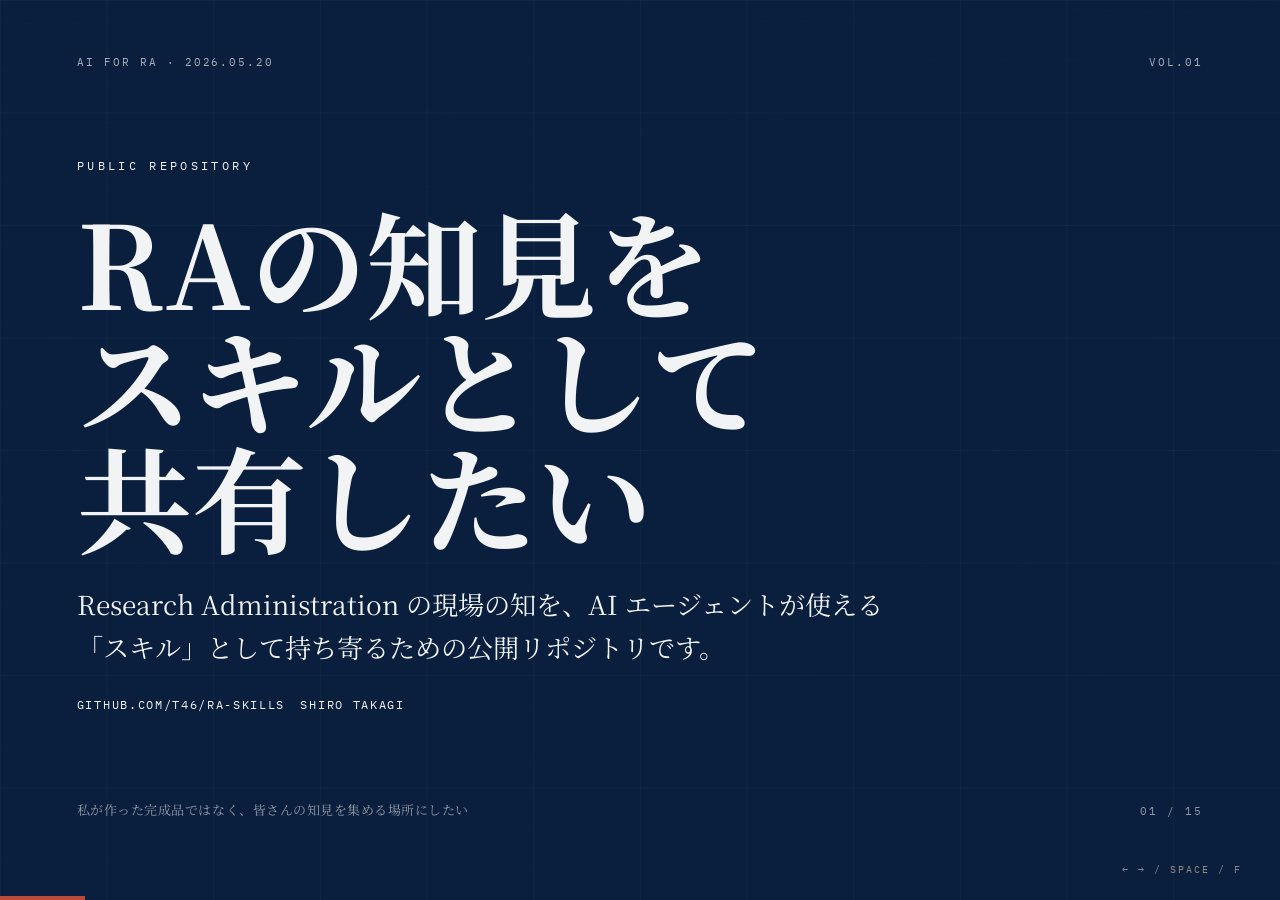
==== slides/index.html @ 653c83f8 "Make model case slide outputs more concrete" ====
<!doctype html>
<html lang="ja">
  <head>
    <meta charset="utf-8">
    <meta name="viewport" content="width=device-width, initial-scale=1">
    <title>RA Skills | AI for RA 勉強会</title>
    <link rel="icon" href="data:image/svg+xml,%3Csvg xmlns='http://www.w3.org/2000/svg' viewBox='0 0 64 64'%3E%3Crect width='64' height='64' fill='%230a1f3d'/%3E%3Ctext x='32' y='39' text-anchor='middle' font-size='18' font-family='serif' fill='%23f1f3f5'%3ERA%3C/text%3E%3C/svg%3E">
    <link rel="preconnect" href="https://fonts.googleapis.com">
    <link rel="preconnect" href="https://fonts.gstatic.com" crossorigin>
    <link href="https://fonts.googleapis.com/css2?family=IBM+Plex+Mono:wght@400;500;600&family=Noto+Sans+JP:wght@300;400;500;700;900&family=Noto+Serif+JP:wght@400;500;600;700;900&family=Playfair+Display:wght@600;700;800&display=swap" rel="stylesheet">
    <link rel="stylesheet" href="slides.css">
  </head>
  <body>
    <canvas class="bg" aria-hidden="true"></canvas>
    <main class="deck">
      <section class="slide hero dark is-active">
        <div class="chrome">
          <div>AI for RA · 2026.05.20</div>
          <div>Vol.01</div>
        </div>
        <div class="frame">
          <div class="kicker" data-anim style="--i:0">Public Repository</div>
          <h1 class="h-hero" data-anim style="--i:1">RAの知見を<br>スキルとして<br>共有したい</h1>
          <p class="lead" data-anim style="--i:2">Research Administration の現場の知を、AI エージェントが使える「スキル」として持ち寄るための公開リポジトリです。</p>
          <div class="meta-row" data-anim style="--i:3">
            <span>github.com/t46/ra-skills</span><span>Shiro Takagi</span>
          </div>
        </div>
        <div class="foot">
          <div class="issue">私が作った完成品ではなく、皆さんの知見を集める場所にしたい</div>
          <div>01 / 15</div>
        </div>
        <aside class="notes">
          今日は「使えるスキルを作りました」という発表ではなく、RA/URAの現場の知をスキルとして共有する場所を作りたい、という提案です。私が置いたものはサンプルで、ぜひ皆さんの知見を持ち寄ってほしいです。
        </aside>
      </section>

      <section class="slide light">
        <div class="chrome">
          <div>Act I · Why</div>
          <div>02 / 15</div>
        </div>
        <div class="frame">
          <div class="kicker" data-anim style="--i:0">研究の周辺にある仕事</div>
          <h2 class="h-xl" data-anim style="--i:1">研究のまわりには、<br>AIに任せたい仕事が<br>山ほどある。</h2>
          <div class="grid-3">
            <div class="pillar" data-anim style="--i:2">
              <div class="ic">01</div>
              <div class="t">研究費</div>
              <div class="d">公募検索、要件確認、申請書、予算、e-Rad。締切は学内の手続き込みで動く。</div>
            </div>
            <div class="pillar" data-anim style="--i:3">
              <div class="ic">02</div>
              <div class="t">採択後</div>
              <div class="d">会議、進捗、予算執行、報告書、評価対応。研究は採択後の運営で止まりやすい。</div>
            </div>
            <div class="pillar" data-anim style="--i:4">
              <div class="ic">03</div>
              <div class="t">周辺実務</div>
              <div class="d">倫理、DMP、契約、知財、広報、イベント。専門部署につなぐ前処理も大きい。</div>
            </div>
          </div>
        </div>
        <div class="foot">
          <div class="issue">AI for Science の前に、AI for Research Administration</div>
          <div>Field Note</div>
        </div>
      </section>

      <section class="slide dark">
        <div class="chrome">
          <div>Act II · Definition</div>
          <div>03 / 15</div>
        </div>
        <div class="frame split">
          <div>
            <div class="kicker" data-anim style="--i:0">What is a skill?</div>
            <h2 class="h-xl title-fit" data-anim style="--i:1">現場の暗黙知を、<br>共有できる<br>業務手順にする。</h2>
          <p class="body" data-anim style="--i:2">入力、手順、成果物、品質基準を <code>SKILL.md</code> として書く。個人や部署に閉じたノウハウを、ほかの人も試せる形にする。</p>
          </div>
          <div class="callout" data-anim style="--i:3">Input → Procedure → Output → Quality Gate</div>
        </div>
        <div class="foot">
          <div class="issue">Skill = 現場の知を共有するための小さな単位</div>
          <div>Method</div>
        </div>
      </section>

      <section class="slide light">
        <div class="chrome">
          <div>Concept · Agent Skills</div>
          <div>04 / 15</div>
        </div>
        <div class="frame">
          <div class="kicker" data-anim style="--i:0">そもそも「スキル」とは</div>
          <h2 class="h-xl title-fit" data-anim style="--i:1">AIエージェントに、<br>追加の業務手順を<br>渡すものです。</h2>
          <div class="grid-3">
            <div class="pillar" data-anim style="--i:2">
              <div class="ic">01</div>
              <div class="t">AIエージェント</div>
              <div class="d">文章を読んで、調べる、整理する、ファイルを作る、確認する、といった作業を進めるAI。</div>
            </div>
            <div class="pillar" data-anim style="--i:3">
              <div class="ic">02</div>
              <div class="t">スキル</div>
              <div class="d">そのAIに渡す、特定業務の手順書。入力、進め方、成果物、品質基準を書く。</div>
            </div>
            <div class="pillar" data-anim style="--i:4">
              <div class="ic">03</div>
              <div class="t">RA Skills</div>
              <div class="d">RA/URAの現場の知を、AIが読める業務手順として共有するための置き場。</div>
            </div>
          </div>
        </div>
        <div class="foot">
          <div class="issue">人の知見を、AIエージェントが使える業務パッケージにする</div>
          <div>Shared Ground</div>
        </div>
      </section>

      <section class="slide light">
        <div class="chrome">
          <div>Repository · Current Skills</div>
          <div>05 / 15</div>
        </div>
        <div class="frame">
          <div class="kicker" data-anim style="--i:0">まず置いたサンプル</div>
          <h2 class="h-xl" data-anim style="--i:1">現在は、<br>26本の<br>たたき台です。</h2>
          <div class="grid-4">
            <div class="stat-card" data-anim style="--i:2">
              <div class="stat-label">Discover</div>
              <div class="stat-nb">04</div>
              <div class="stat-note">policy-monitor<br>funding-search<br>research-metrics<br>research-strategy-brief</div>
            </div>
            <div class="stat-card" data-anim style="--i:3">
              <div class="stat-label">Prepare</div>
              <div class="stat-nb">04</div>
              <div class="stat-note">grant-proposal-review<br>budget-planning<br>internal-deadline-tracker<br>era-guide</div>
            </div>
            <div class="stat-card" data-anim style="--i:4">
              <div class="stat-label">Operate</div>
              <div class="stat-nb">08</div>
              <div class="stat-note">award-kickoff<br>project-meeting-ops<br>project-progress-tracker<br>research-output-registry<br>project-closeout</div>
            </div>
            <div class="stat-card" data-anim style="--i:5">
              <div class="stat-label">Govern</div>
              <div class="stat-nb">10</div>
              <div class="stat-note">contract / IP / PR<br>export-control<br>lab-safety<br>international logistics</div>
            </div>
          </div>
        </div>
        <div class="foot">
          <div class="issue">これは完成品ではなく、こう書けそうという投稿例です</div>
          <div>Inventory</div>
        </div>
      </section>

      <section class="slide dark">
        <div class="chrome">
          <div>Skills · What You Can Ask</div>
          <div>06 / 15</div>
        </div>
        <div class="frame">
          <div class="kicker" data-anim style="--i:0">スキル化の例</div>
          <h2 class="h-md" data-anim style="--i:1">こんな業務知を、スキルとして共有できます。</h2>
          <div class="grid-6 skill-matrix">
            <div class="mini-skill" data-anim style="--i:2">
              <div class="name">funding-search</div>
              <div class="task">出せそうな公募を探す</div>
              <div class="out">公募一覧、適合度、応募資格、公式URL、締切、確認事項。</div>
            </div>
            <div class="mini-skill" data-anim style="--i:3">
              <div class="name">award-kickoff</div>
              <div class="task">採択後を立ち上げる</div>
              <div class="out">FA、経理、契約、倫理、DMP、共同機関の初期確認表。</div>
            </div>
            <div class="mini-skill" data-anim style="--i:4">
              <div class="name">research-output-registry</div>
              <div class="task">成果を台帳にする</div>
              <div class="out">論文、発表、特許、データ、広報、受賞の状態と根拠。</div>
            </div>
            <div class="mini-skill" data-anim style="--i:5">
              <div class="name">contract / IP intake</div>
              <div class="task">専門部署へつなぐ</div>
              <div class="out">契約・知財の判断を代行せず、確認論点と依頼文にする。</div>
            </div>
            <div class="mini-skill" data-anim style="--i:6">
              <div class="name">export / safety intake</div>
              <div class="task">止めるべき作業を見る</div>
              <div class="out">海外送付、技術提供、危険物、委員会確認を保留ToDoにする。</div>
            </div>
            <div class="mini-skill" data-anim style="--i:7">
              <div class="name">research-pr-support</div>
              <div class="task">成果を伝える</div>
              <div class="out">プレスリリース、研究紹介、公開前確認、取材対応メモ。</div>
            </div>
          </div>
        </div>
        <div class="foot">
          <div class="issue">皆さんの業務も、この粒度で共有できるかもしれない</div>
          <div>Examples</div>
        </div>
      </section>

      <section class="slide light">
        <div class="chrome">
          <div>Skills · Output Image</div>
          <div>07 / 15</div>
        </div>
        <div class="frame">
          <div class="kicker" data-anim style="--i:0">共有したい知見の形</div>
          <h2 class="h-xl" data-anim style="--i:1">「こう進める」を、<br>確認表やToDoに落とす。</h2>
          <div>
            <div class="rowline" data-anim style="--i:2">
              <div class="k">公募準備</div>
              <div class="v">「この公募、間に合う？」に対して、学内締切・推薦枠・共同機関承諾・e-Rad承認を未確認事項として出す。</div>
              <div class="m">Pre-award</div>
            </div>
            <div class="rowline" data-anim style="--i:3">
              <div class="k">月次会議</div>
              <div class="v">「来週の定例会を準備して」に対して、論点、アジェンダ、議事録テンプレ、会議後ToDoを作る。</div>
              <div class="m">Ops</div>
            </div>
            <div class="rowline" data-anim style="--i:4">
              <div class="k">専門部署</div>
              <div class="v">「これは契約・知財・輸出管理・安全が絡む？」に対して、断定せず、確認先と確認依頼文に変換する。</div>
              <div class="m">Govern</div>
            </div>
          </div>
        </div>
        <div class="foot">
          <div class="issue">判断そのものより、確認先・未決事項・次アクションを共有したい</div>
          <div>Outputs</div>
        </div>
      </section>

      <section class="slide hero light">
        <div class="chrome">
          <div>Example · Request</div>
          <div>08 / 15</div>
        </div>
        <div class="frame split">
          <div class="prompt-card" data-anim style="--i:0">
            <span class="accent">User</span><br><br>
            「若手PI向けに、今後3ヶ月で出せる研究費公募を探して。AIとメタサイエンス寄り。締切と学内準備も逆算して。」
          </div>
          <div class="output-card" data-anim style="--i:1">
            <span class="accent">Skill output</span><br><br>
            公募一覧 / 適合度と理由 / 公式URL / 応募資格 / 内部締切の確認事項 / 申請準備 ToDo
          </div>
        </div>
        <div class="foot">
          <div class="issue">このような依頼例も、現場ごとに増やしていきたい</div>
          <div>Demo</div>
        </div>
      </section>

      <section class="slide light">
        <div class="chrome">
          <div>Model Case · Pre-award</div>
          <div>09 / 15</div>
        </div>
        <div class="frame">
          <div class="kicker" data-anim style="--i:0">実際に6つのスキルをつないでみる</div>
          <h2 class="h-xl title-fit" data-anim style="--i:1">例えば、ここまで<br>具体的な表とToDoに<br>落とせます。</h2>
          <div class="model-table" data-anim style="--i:2">
            <div class="th">出力</div>
            <div class="th">このケースで出た内容</div>
            <div class="th">次アクション</div>
            <div class="td key">公募候補</div>
            <div class="td">JSTさきがけ「研究開発プロセス革新」 / 2026-05-26 12:00 / 高リスク</div>
            <div class="td">本日中に学内締切とe-Rad承認可否を確認</div>
            <div class="td key">レビュー指摘</div>
            <div class="td">弱点: 単なる業務自動化に見える / 改善: RA業務の構造化研究として書く</div>
            <div class="td">研究上の問い、評価指標、検証現場を書き足す</div>
            <div class="td key">逆算ToDo</div>
            <div class="td">5/19 学内締切、5/21 初稿、5/22 URAレビュー、5/25 機関承認依頼</div>
            <div class="td">担当者と確認先を入れた作業表にする</div>
          </div>
        </div>
        <div class="foot">
          <div class="issue">成果物は examples/model-case-pre-award-jst-presto.md にまとめました</div>
          <div>Model Case</div>
        </div>
        <aside class="notes">
          9ページ目では、抽象的にスキルをつないだと言うのではなく、実際に出たものを見せます。JSTさきがけを候補にし、締切が近いので高リスクと判定し、申請書の弱点を「業務自動化に見える」と指摘し、5月19日から26日までの逆算ToDoに落としました。詳細は examples のMarkdownにあります。
        </aside>
      </section>

      <section class="slide dark">
        <div class="chrome">
          <div>Model Case · Skill Outputs</div>
          <div>10 / 15</div>
        </div>
        <div class="frame split output-split">
          <div>
            <div class="kicker" data-anim style="--i:0">出てきた成果物</div>
            <h2 class="h-xl title-fit" data-anim style="--i:1">スキルごとに、<br>具体的な判断材料が<br>出てきます。</h2>
            <p class="body" data-anim style="--i:2">「何となく支援する」ではなく、公募表、レビュー指摘、予算案、締切表、依頼メール、e-Rad確認リストに分解する。</p>
          </div>
          <div class="output-card" data-anim style="--i:3">
            <div class="output-row"><span class="accent">funding-search</span><strong>JSTさきがけを第一候補。締切、領域、適合理由、確認事項を整理。</strong></div>
            <div class="output-row"><span class="accent">grant-proposal-review</span><strong>「業務自動化に見える」を弱点として、研究上の問いに書き換える。</strong></div>
            <div class="output-row"><span class="accent">budget / deadline / e-Rad</span><strong>仮予算、学内締切、機関承認、PDF提出前チェックを作る。</strong></div>
          </div>
        </div>
        <div class="foot">
          <div class="issue">スキルは「答え」よりも、確認すべき材料を作る</div>
          <div>Outputs</div>
        </div>
      </section>

      <section class="slide light">
        <div class="chrome">
          <div>Model Case · Deadline Map</div>
          <div>11 / 15</div>
        </div>
        <div class="frame">
          <div class="kicker" data-anim style="--i:0">締切を作業日に変換する</div>
          <h2 class="h-md" data-anim style="--i:1">外部締切だけでなく、学内確認と機関承認を先に置く。</h2>
          <div class="pipeline">
            <div class="step" data-anim style="--i:2">
              <div class="step-nb">5/19</div>
              <div class="step-title">学内締切確認</div>
              <div class="step-desc">応募資格、重複制限、e-Rad承認可否を確認。</div>
            </div>
            <div class="step" data-anim style="--i:3">
              <div class="step-nb">5/21</div>
              <div class="step-title">初稿</div>
              <div class="step-desc">研究構想、評価指標、予算案をそろえる。</div>
            </div>
            <div class="step" data-anim style="--i:4">
              <div class="step-nb">5/22</div>
              <div class="step-title">URAレビュー</div>
              <div class="step-desc">独自性、研究計画、予算根拠を見る。</div>
            </div>
            <div class="step" data-anim style="--i:5">
              <div class="step-nb">5/25</div>
              <div class="step-title">機関承認依頼</div>
              <div class="step-desc">PDF、e-Rad入力、承認フローを渡す。</div>
            </div>
            <div class="step" data-anim style="--i:6">
              <div class="step-nb">5/26</div>
              <div class="step-title">外部締切</div>
              <div class="step-desc">12:00締切。前日提出を目標にする。</div>
            </div>
          </div>
        </div>
        <div class="foot">
          <div class="issue">外部締切まで7日。だから「高リスク」と表示する</div>
          <div>Timeline</div>
        </div>
      </section>

      <section class="slide dark">
        <div class="chrome">
          <div>Reality Check · Audit</div>
          <div>12 / 15</div>
        </div>
        <div class="frame">
          <div class="kicker" data-anim style="--i:0">MEXT / CRAMS の業務分類と照合</div>
          <h2 class="h-xl" data-anim style="--i:1">監査して分かったこと。<br>RA業務はもっと広い。</h2>
          <div class="pipeline">
            <div class="step" data-anim style="--i:2">
              <div class="step-nb">01</div>
              <div class="step-title">政策・研究力分析</div>
              <div class="step-desc">情報収集と戦略の下準備。</div>
            </div>
            <div class="step" data-anim style="--i:3">
              <div class="step-nb">02</div>
              <div class="step-title">公募・申請支援</div>
              <div class="step-desc nowrap">今のrepoが比較的強い領域。</div>
            </div>
            <div class="step" data-anim style="--i:4">
              <div class="step-nb">03</div>
              <div class="step-title">内部・対外折衝</div>
              <div class="step-desc">現場ではここが重い。</div>
            </div>
            <div class="step" data-anim style="--i:5">
              <div class="step-nb">04</div>
              <div class="step-title">進捗・会議・予算</div>
              <div class="step-desc">採択後の運営そのもの。</div>
            </div>
            <div class="step" data-anim style="--i:6">
              <div class="step-nb">05</div>
              <div class="step-title">契約・知財・広報</div>
              <div class="step-desc">専門部署に渡す論点整理。</div>
            </div>
          </div>
        </div>
        <div class="foot">
          <div class="issue">書類支援から、プロジェクト運営支援へ</div>
          <div>Gap</div>
        </div>
      </section>

      <section class="slide light">
        <div class="chrome">
          <div>New Layer · Operations</div>
          <div>13 / 15</div>
        </div>
        <div class="frame">
          <div class="kicker" data-anim style="--i:0">今回の投稿例</div>
          <h2 class="h-xl" data-anim style="--i:1">「採択後を回す」知見を、<br>試しにスキル化しました。</h2>
          <div class="grid-4">
            <div class="pillar" data-anim style="--i:2">
              <div class="ic">01</div>
              <div class="t">締切</div>
              <div class="d">外部締切から、学内締切、部局承認、e-Rad承認、共同機関の締切を逆算する。</div>
            </div>
            <div class="pillar" data-anim style="--i:3">
              <div class="ic">02</div>
              <div class="t">会議</div>
              <div class="d">日程調整、アジェンダ、議事録、欠席者共有、会議後ToDoまで作る。</div>
            </div>
            <div class="pillar" data-anim style="--i:4">
              <div class="ic">03</div>
              <div class="t">進捗</div>
              <div class="d">月次サマリー、マイルストーン、リスク、成果登録表を報告書につなぐ。</div>
            </div>
            <div class="pillar" data-anim style="--i:5">
              <div class="ic">04</div>
              <div class="t">調整</div>
              <div class="d">関係者、合意事項、未決事項、専門部署への確認依頼を整理する。</div>
            </div>
          </div>
        </div>
        <div class="foot">
          <div class="issue">これは一例です。実際の現場の進め方で直したい</div>
          <div>Prototype</div>
        </div>
      </section>

      <section class="slide hero dark">
        <div class="chrome">
          <div>Roadmap · Next Depth</div>
          <div>14 / 15</div>
        </div>
        <div class="frame">
          <div class="kicker" data-anim style="--i:0">初版を現場の知で深くする</div>
          <h2 class="h-xl" data-anim style="--i:1">次は、皆さんの得意な業務で直したい。</h2>
          <div>
            <div class="rowline" data-anim style="--i:2">
              <div class="k">Tier 0</div>
              <div class="v">meeting / progress / deadline / stakeholder は、具体例と機関差を増やしたい</div>
              <div class="m">Operate</div>
            </div>
            <div class="rowline" data-anim style="--i:3">
              <div class="k">Tier 1</div>
              <div class="v">contract / IP / export-control / safety / PR は、専門部署への渡し方を現場で検証したい</div>
              <div class="m">Coordinate</div>
            </div>
            <div class="rowline" data-anim style="--i:4">
              <div class="k">Tier 2</div>
              <div class="v">strategy / international / closeout は、組織ごとの実務をもっと知りたい</div>
              <div class="m">Scale</div>
            </div>
          </div>
        </div>
        <div class="foot">
          <div class="issue">すでに PR #1 では、event-organizer スキルが追加されています</div>
          <div>Review Needed</div>
        </div>
      </section>

      <section class="slide light">
        <div class="chrome">
          <div>Invitation · Feedback</div>
          <div>15 / 15</div>
        </div>
        <div class="frame center">
          <div class="kicker" data-anim style="--i:0">お願い</div>
          <h2 class="h-hero" data-anim style="--i:1">あなたの知見を、<br>スキルとして<br>共有してください。</h2>
          <div class="grid-3" style="width:100%; text-align:left">
            <div class="pillar" data-anim style="--i:2">
              <div class="ic">01</div>
              <div class="t">PRできる人はPRで</div>
              <div class="d">`skills/` に新しい SKILL.md を追加してください。実際に event-organizer はPRで追加されました。</div>
            </div>
            <div class="pillar" data-anim style="--i:3">
              <div class="ic">02</div>
              <div class="t">難しければフィードバックで</div>
              <div class="d">業務名、普段の手順、確認先、危ない判断だけでも送ってください。</div>
            </div>
            <div class="pillar" data-anim style="--i:4">
              <div class="ic">03</div>
              <div class="t">現場の知を共有財に</div>
              <div class="d">各大学・部署にあるノウハウを、AI時代に再利用できる形にしたい。</div>
            </div>
          </div>
          <div class="meta-row" data-anim style="--i:5">
            <span>t46.github.io/ra-skills</span>
            <span>github.com/t46/ra-skills</span>
          </div>
        </div>
        <div class="foot">
          <div class="issue">GitHub / Issue / メール、どの形でも歓迎です</div>
          <div>End</div>
        </div>
        <aside class="notes">
          最後は、ぜひ皆さんの知見をスキルとして共有してください、で終わりたいと思っています。実際にPR #1では、私以外の方がevent-organizerスキルを追加してくれました。GitHubでPRできる方は直接追加してほしいですし、難しければ右下のフィードバックから、業務名や普段の手順、確認先、危ない判断を送ってもらえるだけでも十分です。
        </aside>
      </section>
    </main>
    <div class="progress"></div>
    <div class="hint">← → / Space / F</div>
    <script src="slides.js"></script>
  </body>
</html>
---- slides/slides.css ----
:root {
  --ink: #0a1f3d;
  --ink-rgb: 10, 31, 61;
  --paper: #f1f3f5;
  --paper-rgb: 241, 243, 245;
  --paper-tint: #e4e8ec;
  --ink-tint: #152a4a;
  --line-dark: rgba(var(--paper-rgb), .24);
  --line-light: rgba(var(--ink-rgb), .24);
  --mono: "IBM Plex Mono", ui-monospace, SFMono-Regular, Menlo, monospace;
  --serif: "Noto Serif JP", "Yu Mincho", "Hiragino Mincho ProN", serif;
  --sans: "Noto Sans JP", system-ui, sans-serif;
}

* { box-sizing: border-box; }

html,
body {
  width: 100%;
  height: 100%;
}

body {
  margin: 0;
  overflow: hidden;
  background: var(--ink);
  color: var(--paper);
  font-family: var(--sans);
  -webkit-font-smoothing: antialiased;
  text-rendering: optimizeLegibility;
}

.bg {
  position: fixed;
  inset: 0;
  z-index: 0;
  width: 100vw;
  height: 100vh;
  opacity: .72;
  transition: opacity .7s cubic-bezier(.22, 1, .36, 1);
}

body.light-bg .bg { opacity: .28; }

.deck {
  position: fixed;
  inset: 0;
  z-index: 10;
  display: flex;
  width: 1500vw;
  height: 100vh;
  transform: translateX(0);
  transition: transform .82s cubic-bezier(.77, 0, .175, 1);
  will-change: transform;
}

.slide {
  position: relative;
  flex: 0 0 100vw;
  width: 100vw;
  height: 100vh;
  padding: 6vh 6vw 9vh;
  display: flex;
  flex-direction: column;
  overflow: hidden;
  isolation: isolate;
}

.slide::before {
  content: "";
  position: absolute;
  inset: 0;
  z-index: -1;
  pointer-events: none;
}

.slide.dark {
  color: var(--paper);
  background: rgba(var(--ink-rgb), .84);
}

.slide.dark::before {
  background:
    linear-gradient(90deg, rgba(var(--paper-rgb), .09) 1px, transparent 1px),
    linear-gradient(rgba(var(--paper-rgb), .08) 1px, transparent 1px);
  background-size: 8.333vw 100%, 100% 12.5vh;
}

.slide.light {
  color: var(--ink);
  background: rgba(var(--paper-rgb), .91);
}

.slide.light::before {
  background:
    linear-gradient(90deg, rgba(var(--ink-rgb), .08) 1px, transparent 1px),
    linear-gradient(rgba(var(--ink-rgb), .075) 1px, transparent 1px),
    radial-gradient(circle at 82% 10%, rgba(var(--ink-rgb), .08), transparent 36%);
  background-size: 8.333vw 100%, 100% 12.5vh, auto;
}

.slide.hero::before {
  opacity: .42;
}

.chrome,
.foot {
  display: flex;
  justify-content: space-between;
  align-items: flex-start;
  gap: 2vw;
  font-family: var(--mono);
  font-size: 11px;
  line-height: 1.5;
  letter-spacing: .18em;
  text-transform: uppercase;
  opacity: .68;
}

.foot {
  margin-top: auto;
  align-items: flex-end;
  opacity: .58;
}

.issue {
  font-family: var(--serif);
  font-size: 13px;
  letter-spacing: .04em;
  text-transform: none;
}

.frame {
  flex: 1;
  min-height: 0;
  display: grid;
  align-content: center;
  gap: 3.2vh;
  padding: 3vh 0;
}

.center {
  text-align: center;
  justify-items: center;
}

.kicker {
  font-family: var(--mono);
  font-size: 12px;
  letter-spacing: .28em;
  text-transform: uppercase;
  opacity: .66;
}

.h-hero,
.h-xl,
.h-md {
  margin: 0;
  font-family: var(--serif);
  font-weight: 700;
  letter-spacing: 0;
}

.h-hero {
  max-width: 82vw;
  font-size: clamp(74px, 9vw, 138px);
  line-height: 1.02;
}

.h-xl {
  max-width: 78vw;
  font-size: clamp(52px, 6.5vw, 94px);
  line-height: 1.08;
}

.h-md {
  font-size: clamp(28px, 3.5vw, 52px);
  line-height: 1.22;
}

.title-fit {
  font-size: clamp(48px, 5.55vw, 84px);
}

.lead {
  margin: 0;
  max-width: 64vw;
  font-family: var(--serif);
  font-size: clamp(20px, 2.05vw, 31px);
  line-height: 1.62;
  opacity: .84;
}

.body {
  margin: 0;
  max-width: 54vw;
  font-size: clamp(16px, 1.25vw, 22px);
  line-height: 1.85;
  opacity: .78;
}

.meta-row {
  display: flex;
  flex-wrap: wrap;
  gap: 1.2vw;
  align-items: center;
  font-family: var(--mono);
  font-size: 12px;
  letter-spacing: .14em;
  text-transform: uppercase;
  opacity: .68;
}

.grid-3,
.grid-4,
.grid-6,
.grid-2 {
  display: grid;
  gap: 3.4vw;
  align-content: center;
}

.grid-2 { grid-template-columns: repeat(2, minmax(0, 1fr)); }
.grid-3 { grid-template-columns: repeat(3, minmax(0, 1fr)); }
.grid-4 { grid-template-columns: repeat(4, minmax(0, 1fr)); }
.grid-6 { grid-template-columns: repeat(3, minmax(0, 1fr)); }

.skill-matrix {
  gap: 2.2vh 3.4vw;
}

.stat-card,
.pillar,
.mini-skill,
.prompt-card,
.output-card,
.rowline,
.step {
  border-top: 1px solid currentColor;
  border-color: rgba(127, 127, 127, .36);
}

.stat-card {
  min-height: 24vh;
  display: flex;
  flex-direction: column;
  justify-content: flex-end;
  gap: 1vh;
  padding-top: 2vh;
}

.stat-label,
.step-nb,
.rowline .m {
  font-family: var(--mono);
  font-size: 11px;
  letter-spacing: .18em;
  text-transform: uppercase;
  opacity: .58;
}

.stat-nb {
  font-family: "Playfair Display", Georgia, serif;
  font-size: clamp(54px, 7.4vw, 112px);
  font-weight: 800;
  line-height: .9;
}

.stat-note,
.pillar .d,
.step-desc,
.rowline .v {
  font-size: clamp(15px, 1.16vw, 20px);
  line-height: 1.65;
  opacity: .75;
}

.pillar {
  min-height: 26vh;
  padding-top: 2.2vh;
  display: flex;
  flex-direction: column;
  gap: 1.3vh;
}

.pillar .ic {
  font-family: "Playfair Display", Georgia, serif;
  font-size: clamp(34px, 4vw, 62px);
  font-style: italic;
  opacity: .38;
}

.pillar .t {
  font-family: var(--serif);
  font-size: clamp(24px, 2.4vw, 38px);
  font-weight: 700;
  line-height: 1.2;
}

.mini-skill {
  min-height: 18vh;
  padding: 2vh 1.2vw 0 0;
  display: flex;
  flex-direction: column;
  gap: .8vh;
}

.mini-skill .name {
  font-family: var(--mono);
  font-size: 11px;
  letter-spacing: .12em;
  color: #bb4b39;
}

.dark .mini-skill .name {
  color: #f2b36d;
}

.mini-skill .task {
  font-family: var(--serif);
  font-size: clamp(21px, 1.75vw, 29px);
  font-weight: 700;
  line-height: 1.22;
}

.mini-skill .out {
  margin-top: auto;
  font-size: clamp(13px, .98vw, 17px);
  line-height: 1.55;
  opacity: .72;
}

.split {
  display: grid;
  grid-template-columns: 7fr 5fr;
  gap: 5vw;
  align-items: center;
}

.output-split {
  grid-template-columns: 4fr 8fr;
  gap: 3.2vw;
}

.prompt-card,
.output-card {
  min-height: 42vh;
  padding-top: 2.4vh;
  font-family: var(--mono);
  font-size: clamp(14px, 1.18vw, 19px);
  line-height: 1.72;
  letter-spacing: .01em;
}

.output-card {
  background:
    linear-gradient(90deg, rgba(var(--ink-rgb), .09), transparent 62%),
    rgba(var(--paper-rgb), .08);
  padding: 2.4vh 2vw;
}

.dark .output-card {
  background:
    linear-gradient(90deg, rgba(var(--paper-rgb), .12), transparent 62%),
    rgba(var(--paper-rgb), .05);
}

.output-row {
  display: grid;
  grid-template-columns: 230px minmax(0, 1fr);
  gap: 1.2vw;
  align-items: baseline;
  padding: 1.35vh 0;
  border-bottom: 1px solid rgba(127, 127, 127, .28);
}

.output-row:last-child {
  border-bottom: 0;
}

.output-row strong {
  font-size: clamp(12px, .94vw, 15px);
  font-weight: 500;
  white-space: nowrap;
}

.output-row .accent {
  font-size: clamp(12px, .94vw, 15px);
  white-space: nowrap;
}

.accent {
  color: #bb4b39;
}

.dark .accent {
  color: #f2b36d;
}

.pipeline {
  display: grid;
  grid-template-columns: repeat(5, minmax(0, 1fr));
  gap: 1px;
  border: 1px solid currentColor;
  border-color: rgba(127, 127, 127, .36);
}

.step {
  min-height: 28vh;
  padding: 2vh 1.7vw;
  border-top: 0;
  border-right: 1px solid rgba(127, 127, 127, .36);
  display: flex;
  flex-direction: column;
  gap: 1.4vh;
}

.step:last-child { border-right: 0; }

.step-title {
  margin-top: auto;
  font-family: var(--serif);
  font-size: clamp(19px, 1.6vw, 27px);
  font-weight: 700;
  line-height: 1.34;
}

.nowrap {
  white-space: nowrap;
}

.model-table {
  display: grid;
  grid-template-columns: 160px minmax(0, 1.15fr) minmax(0, .85fr);
  border-top: 1px solid rgba(127, 127, 127, .42);
  border-left: 1px solid rgba(127, 127, 127, .42);
}

.model-table .th,
.model-table .td {
  border-right: 1px solid rgba(127, 127, 127, .42);
  border-bottom: 1px solid rgba(127, 127, 127, .42);
  padding: 1.35vh 1.1vw;
}

.model-table .th {
  font-family: var(--mono);
  font-size: 11px;
  letter-spacing: .16em;
  text-transform: uppercase;
  opacity: .62;
}

.model-table .td {
  font-size: clamp(14px, 1.02vw, 18px);
  line-height: 1.48;
  opacity: .78;
}

.model-table .key {
  font-family: var(--serif);
  font-size: clamp(18px, 1.45vw, 25px);
  font-weight: 700;
  opacity: 1;
}

.rowline {
  display: grid;
  grid-template-columns: 160px minmax(0, 1fr) 130px;
  gap: 2vw;
  align-items: start;
  padding: 2vh 0;
}

.rowline:last-child {
  border-bottom: 1px solid rgba(127, 127, 127, .36);
}

.rowline .k {
  font-family: var(--serif);
  font-size: clamp(22px, 2vw, 34px);
  font-weight: 700;
  white-space: nowrap;
}

.callout {
  max-width: 70vw;
  border-left: 3px solid currentColor;
  padding: 2.4vh 2.2vw;
  font-family: var(--serif);
  font-size: clamp(24px, 2.7vw, 43px);
  line-height: 1.36;
  background: rgba(127, 127, 127, .08);
}

.notes { display: none; }

.progress {
  position: fixed;
  left: 0;
  bottom: 0;
  z-index: 40;
  width: 0;
  height: 4px;
  background: #bb4b39;
  transition: width .28s cubic-bezier(.22, 1, .36, 1);
}

.hint {
  position: fixed;
  right: 3vw;
  bottom: 2.7vh;
  z-index: 40;
  color: rgba(var(--paper-rgb), .6);
  font-family: var(--mono);
  font-size: 10px;
  letter-spacing: .2em;
  text-transform: uppercase;
  mix-blend-mode: difference;
}

.is-active [data-anim] {
  animation: rise .78s cubic-bezier(.22, 1, .36, 1) both;
  animation-delay: calc(var(--i, 0) * 90ms);
}

@keyframes rise {
  from { opacity: 0; transform: translateY(16px); }
  to { opacity: 1; transform: translateY(0); }
}

@media (max-width: 900px) {
  body { overflow: auto; }
  .deck {
    position: relative;
    display: block;
    width: 100%;
    height: auto;
    transform: none !important;
  }
  .slide {
    min-height: 100svh;
    height: auto;
    padding: 34px 24px 58px;
  }
  .h-hero,
  .h-xl,
  .lead,
  .body,
  .callout { max-width: 100%; }
  .split,
  .grid-2,
  .grid-3,
  .grid-4,
  .grid-6,
  .pipeline,
  .rowline {
    grid-template-columns: 1fr;
  }
  .stat-card,
  .pillar,
  .mini-skill,
  .step,
  .prompt-card,
  .output-card {
    min-height: auto;
    padding: 18px 0;
  }
  .step { border-right: 0; border-top: 1px solid rgba(127, 127, 127, .36); }
  .hint,
  .progress { display: none; }
}
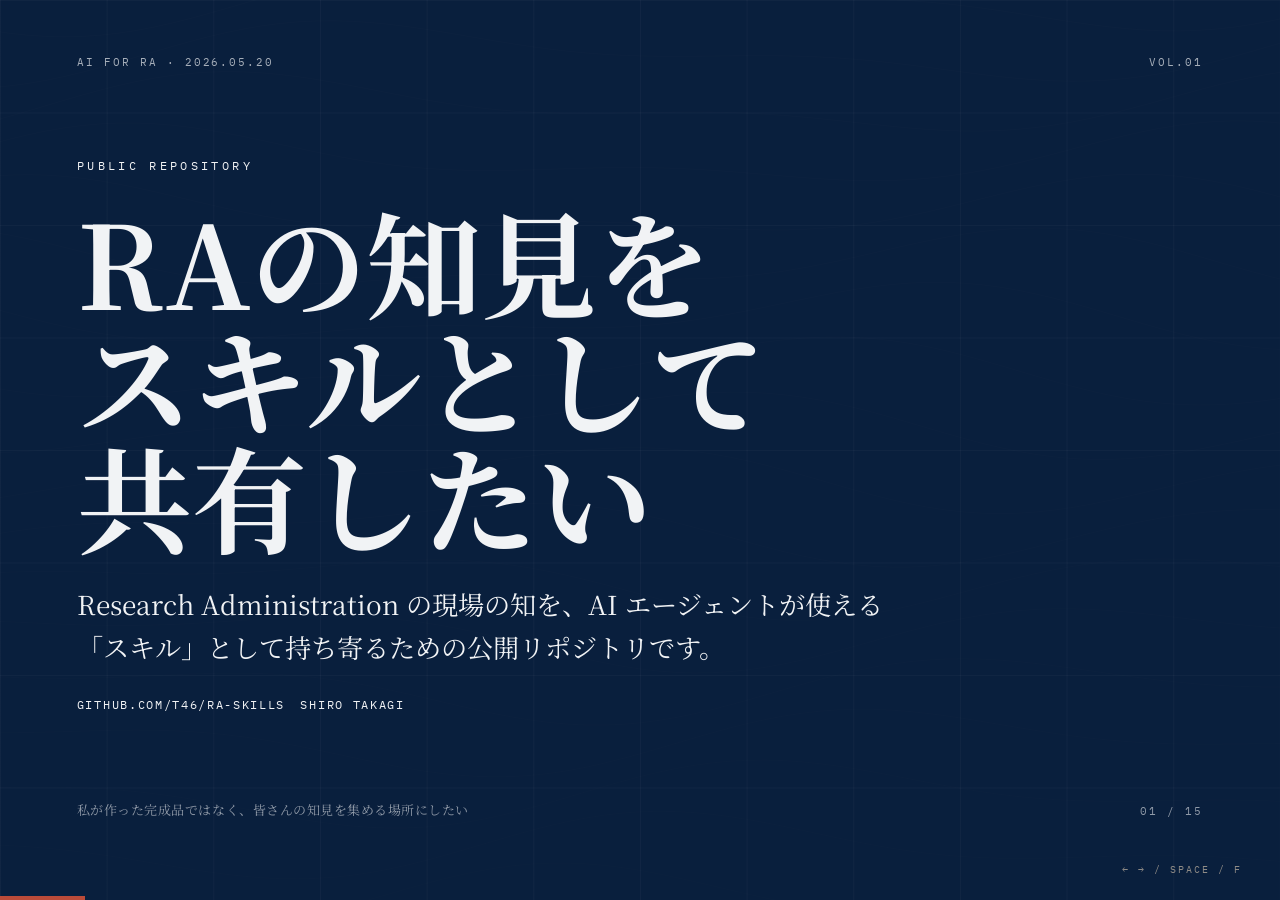
==== commit 3960a5ac: "Show concrete schedule table in model case slide" ====
--- a/slides/index.html
+++ b/slides/index.html
@@ -262,20 +262,33 @@
         </div>
         <div class="frame">
           <div class="kicker" data-anim style="--i:0">実際に6つのスキルをつないでみる</div>
-          <h2 class="h-xl title-fit" data-anim style="--i:1">例えば、ここまで<br>具体的な表とToDoに<br>落とせます。</h2>
-          <div class="model-table" data-anim style="--i:2">
-            <div class="th">出力</div>
-            <div class="th">このケースで出た内容</div>
-            <div class="th">次アクション</div>
-            <div class="td key">公募候補</div>
-            <div class="td">JSTさきがけ「研究開発プロセス革新」 / 2026-05-26 12:00 / 高リスク</div>
-            <div class="td">本日中に学内締切とe-Rad承認可否を確認</div>
-            <div class="td key">レビュー指摘</div>
-            <div class="td">弱点: 単なる業務自動化に見える / 改善: RA業務の構造化研究として書く</div>
-            <div class="td">研究上の問い、評価指標、検証現場を書き足す</div>
-            <div class="td key">逆算ToDo</div>
-            <div class="td">5/19 学内締切、5/21 初稿、5/22 URAレビュー、5/25 機関承認依頼</div>
-            <div class="td">担当者と確認先を入れた作業表にする</div>
+          <h2 class="h-xl title-fit" data-anim style="--i:1">例えば、締切から逆算した<br>作業表まで<br>出せます。</h2>
+          <div class="model-table schedule-table" data-anim style="--i:2">
+            <div class="th">日付</div>
+            <div class="th">作業</div>
+            <div class="th">担当</div>
+            <div class="th">状態</div>
+            <div class="th">備考</div>
+            <div class="td key">5/19</div>
+            <div class="td">応募意思、応募資格、重複制限、学内締切を確認</div>
+            <div class="td">PI / URA / 部局事務</div>
+            <div class="td hot">最優先</div>
+            <div class="td">学内締切が過ぎていれば申請困難</div>
+            <div class="td key">5/21</div>
+            <div class="td">申請書初稿、研究費内訳、倫理・COI確認</div>
+            <div class="td">PI</div>
+            <div class="td">要対応</div>
+            <div class="td">URAレビュー範囲を絞る</div>
+            <div class="td key">5/22</div>
+            <div class="td">URAレビュー、予算確認、e-Rad入力開始</div>
+            <div class="td">URA / 事務</div>
+            <div class="td">要対応</div>
+            <div class="td">PDF形式とファイルサイズを確認</div>
+            <div class="td key">5/25</div>
+            <div class="td">事務確認、機関承認依頼</div>
+            <div class="td">部局事務 / 本部</div>
+            <div class="td hot">高リスク</div>
+            <div class="td">機関承認の処理時間を要確認</div>
           </div>
         </div>
         <div class="foot">
--- a/slides/slides.css
+++ b/slides/slides.css
@@ -436,6 +436,10 @@
   border-left: 1px solid rgba(127, 127, 127, .42);
 }
 
+.schedule-table {
+  grid-template-columns: 96px minmax(0, 1.75fr) minmax(0, .78fr) minmax(0, .62fr) minmax(0, 1.15fr);
+}
+
 .model-table .th,
 .model-table .td {
   border-right: 1px solid rgba(127, 127, 127, .42);
@@ -457,9 +461,20 @@
   opacity: .78;
 }
 
+.schedule-table .td {
+  font-size: clamp(12px, .88vw, 15px);
+  line-height: 1.42;
+}
+
 .model-table .key {
   font-family: var(--serif);
   font-size: clamp(18px, 1.45vw, 25px);
+  font-weight: 700;
+  opacity: 1;
+}
+
+.model-table .hot {
+  color: #bb4b39;
   font-weight: 700;
   opacity: 1;
 }
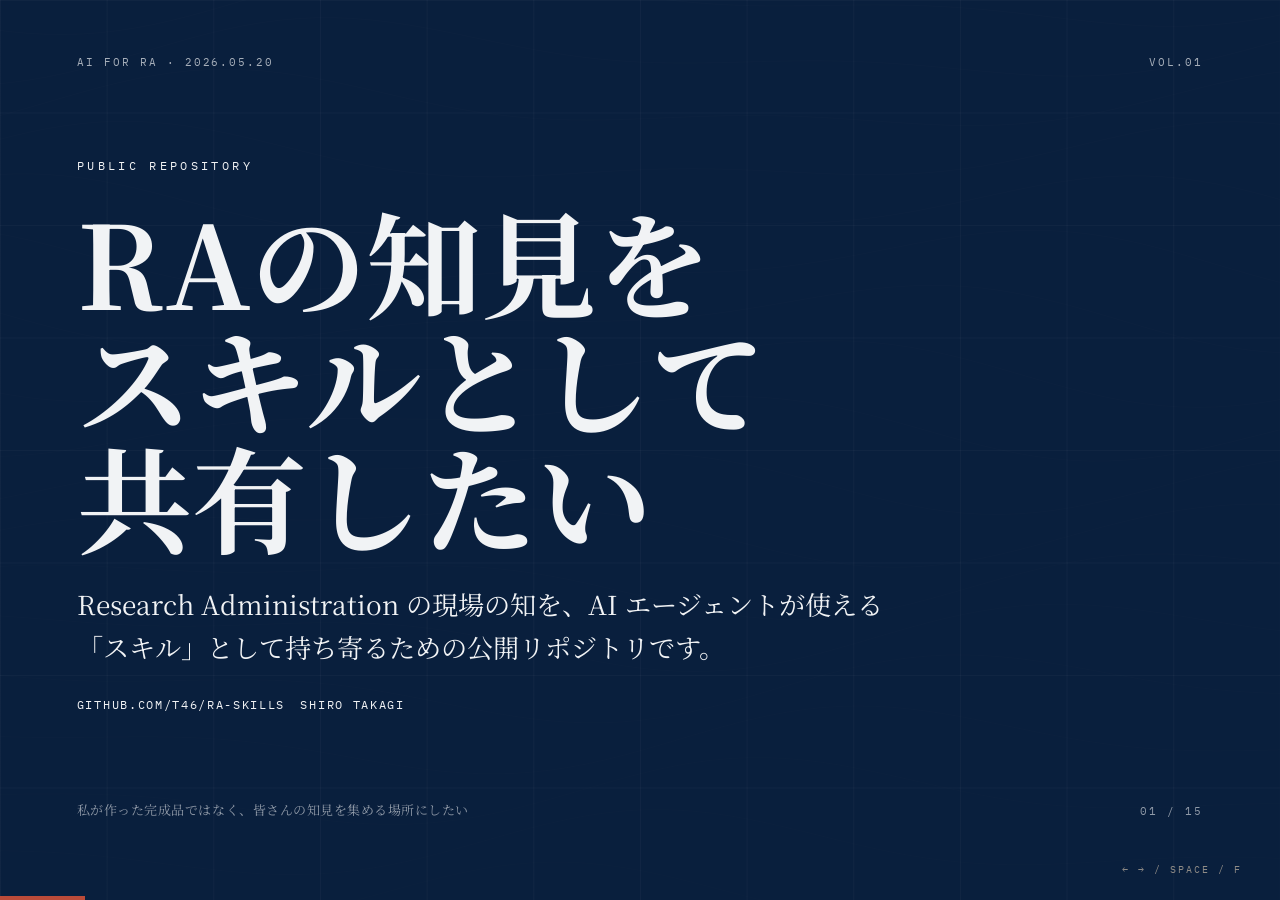
==== commit fe3e20ab: "Compact model case schedule table" ====
--- a/slides/index.html
+++ b/slides/index.html
@@ -262,33 +262,31 @@
         </div>
         <div class="frame">
           <div class="kicker" data-anim style="--i:0">実際に6つのスキルをつないでみる</div>
-          <h2 class="h-xl title-fit" data-anim style="--i:1">例えば、締切から逆算した<br>作業表まで<br>出せます。</h2>
-          <div class="model-table schedule-table" data-anim style="--i:2">
-            <div class="th">日付</div>
-            <div class="th">作業</div>
-            <div class="th">担当</div>
-            <div class="th">状態</div>
-            <div class="th">備考</div>
-            <div class="td key">5/19</div>
-            <div class="td">応募意思、応募資格、重複制限、学内締切を確認</div>
-            <div class="td">PI / URA / 部局事務</div>
-            <div class="td hot">最優先</div>
-            <div class="td">学内締切が過ぎていれば申請困難</div>
-            <div class="td key">5/21</div>
-            <div class="td">申請書初稿、研究費内訳、倫理・COI確認</div>
-            <div class="td">PI</div>
-            <div class="td">要対応</div>
-            <div class="td">URAレビュー範囲を絞る</div>
-            <div class="td key">5/22</div>
-            <div class="td">URAレビュー、予算確認、e-Rad入力開始</div>
-            <div class="td">URA / 事務</div>
-            <div class="td">要対応</div>
-            <div class="td">PDF形式とファイルサイズを確認</div>
-            <div class="td key">5/25</div>
-            <div class="td">事務確認、機関承認依頼</div>
-            <div class="td">部局事務 / 本部</div>
-            <div class="td hot">高リスク</div>
-            <div class="td">機関承認の処理時間を要確認</div>
+          <h2 class="h-xl title-fit model-title" data-anim style="--i:1">例えば、締切から逆算した<br>作業表まで出せます。</h2>
+          <div class="schedule-compact" data-anim style="--i:2">
+            <div class="schedule-head">
+              <span>日付</span><span>ToDo</span><span>担当 / 状態 / 備考</span>
+            </div>
+            <div class="schedule-row urgent">
+              <div class="date">5/19</div>
+              <div class="task">応募意思、応募資格、重複制限、学内締切を確認</div>
+              <div class="meta">PI / URA / 部局事務 · 最優先 · 学内締切が過ぎていれば申請困難</div>
+            </div>
+            <div class="schedule-row">
+              <div class="date">5/21</div>
+              <div class="task">申請書初稿、研究費内訳、倫理・COI確認</div>
+              <div class="meta">PI · 要対応 · URAレビュー範囲を絞る</div>
+            </div>
+            <div class="schedule-row">
+              <div class="date">5/22</div>
+              <div class="task">URAレビュー、予算確認、e-Rad入力開始</div>
+              <div class="meta">URA / 事務 · 要対応 · PDF形式とファイルサイズを確認</div>
+            </div>
+            <div class="schedule-row urgent">
+              <div class="date">5/25</div>
+              <div class="task">事務確認、機関承認依頼</div>
+              <div class="meta">部局事務 / 本部 · 高リスク · 機関承認の処理時間を要確認</div>
+            </div>
           </div>
         </div>
         <div class="foot">
--- a/slides/slides.css
+++ b/slides/slides.css
@@ -182,6 +182,11 @@
   font-size: clamp(48px, 5.55vw, 84px);
 }
 
+.model-title {
+  font-size: clamp(44px, 4.9vw, 74px);
+  line-height: 1.06;
+}
+
 .lead {
   margin: 0;
   max-width: 64vw;
@@ -474,6 +479,61 @@
 }
 
 .model-table .hot {
+  color: #bb4b39;
+  font-weight: 700;
+  opacity: 1;
+}
+
+.schedule-compact {
+  border-top: 1px solid rgba(127, 127, 127, .42);
+  border-left: 1px solid rgba(127, 127, 127, .42);
+}
+
+.schedule-head,
+.schedule-row {
+  display: grid;
+  grid-template-columns: 96px minmax(0, 1.25fr) minmax(0, 1.7fr);
+}
+
+.schedule-head span,
+.schedule-row > div {
+  border-right: 1px solid rgba(127, 127, 127, .42);
+  border-bottom: 1px solid rgba(127, 127, 127, .42);
+}
+
+.schedule-head span {
+  padding: 1vh 1vw;
+  font-family: var(--mono);
+  font-size: 10px;
+  letter-spacing: .16em;
+  text-transform: uppercase;
+  opacity: .62;
+}
+
+.schedule-row .date {
+  padding: 1.15vh 1vw;
+  font-family: var(--sans);
+  font-size: clamp(22px, 2vw, 34px);
+  font-weight: 700;
+  line-height: 1;
+  letter-spacing: 0;
+}
+
+.schedule-row .task {
+  padding: 1.2vh 1vw;
+  font-size: clamp(14px, 1.03vw, 18px);
+  font-weight: 700;
+  line-height: 1.45;
+}
+
+.schedule-row .meta {
+  padding: 1.2vh 1vw;
+  font-size: clamp(13px, .96vw, 16px);
+  line-height: 1.45;
+  opacity: .76;
+}
+
+.schedule-row.urgent .meta {
   color: #bb4b39;
   font-weight: 700;
   opacity: 1;
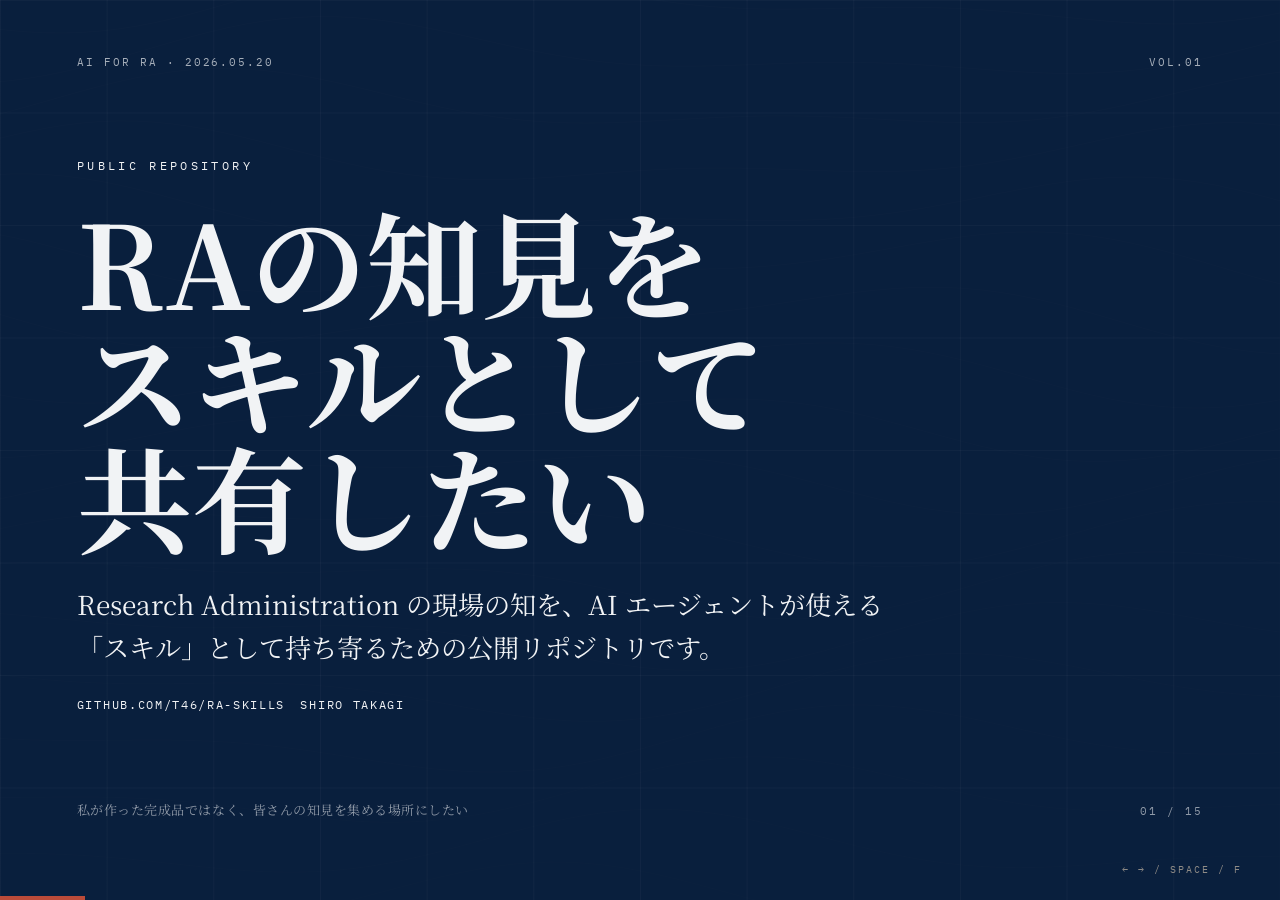
==== commit 9936b839: "Polish slide closing wording" ====
--- a/slides/index.html
+++ b/slides/index.html
@@ -306,7 +306,7 @@
         <div class="frame split output-split">
           <div>
             <div class="kicker" data-anim style="--i:0">出てきた成果物</div>
-            <h2 class="h-xl title-fit" data-anim style="--i:1">スキルごとに、<br>具体的な判断材料が<br>出てきます。</h2>
+            <h2 class="h-xl title-fit" data-anim style="--i:1"><span class="nowrap">スキルごとに、</span><br>具体的な判断材料が<br>出てきます。</h2>
             <p class="body" data-anim style="--i:2">「何となく支援する」ではなく、公募表、レビュー指摘、予算案、締切表、依頼メール、e-Rad確認リストに分解する。</p>
           </div>
           <div class="output-card" data-anim style="--i:3">
@@ -481,7 +481,7 @@
         </div>
         <div class="frame center">
           <div class="kicker" data-anim style="--i:0">お願い</div>
-          <h2 class="h-hero" data-anim style="--i:1">あなたの知見を、<br>スキルとして<br>共有してください。</h2>
+          <h2 class="h-hero" data-anim style="--i:1">あなたの知見を、<br>スキルとして<br>共有してください！</h2>
           <div class="grid-3" style="width:100%; text-align:left">
             <div class="pillar" data-anim style="--i:2">
               <div class="ic">01</div>
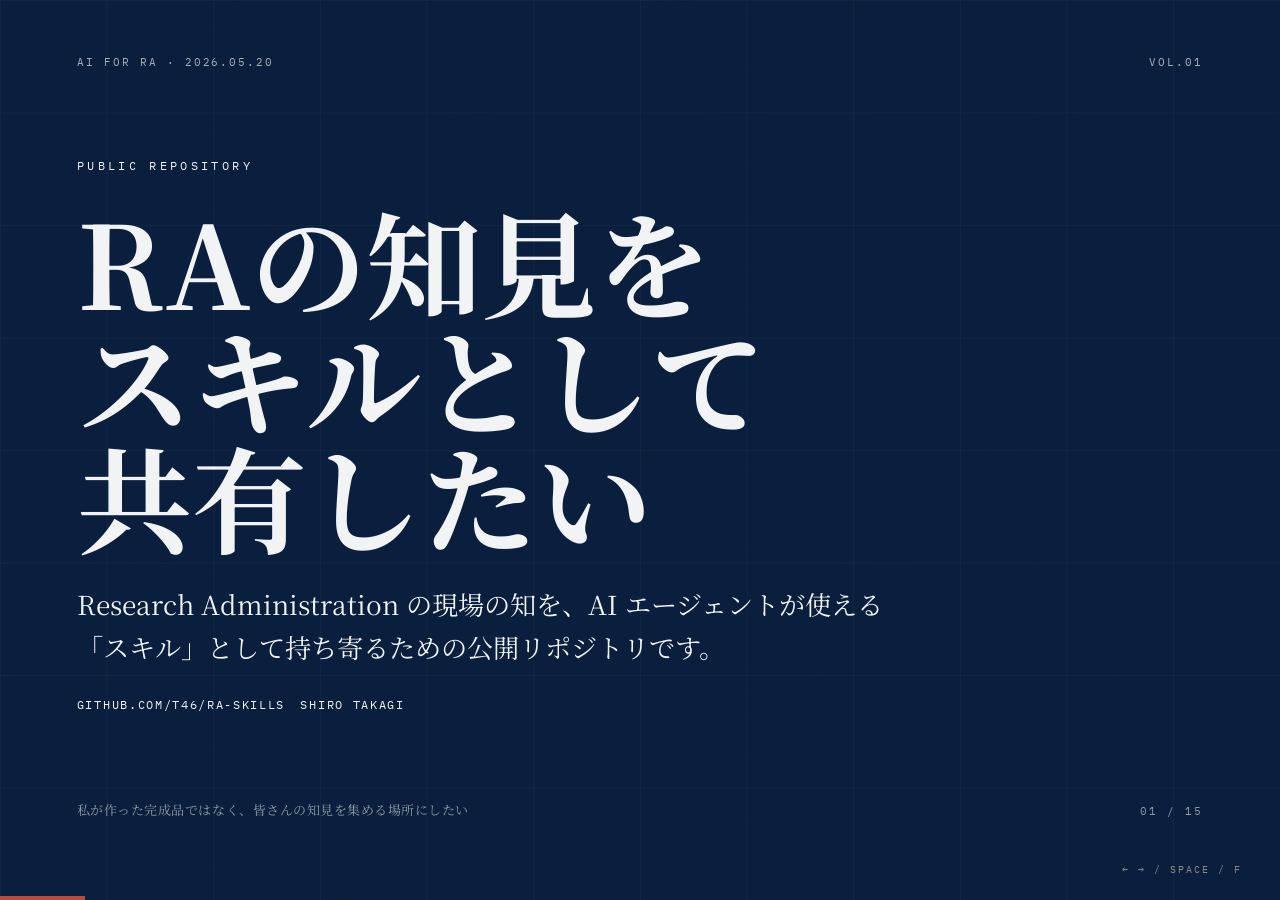
==== commit d6c28e72: "Clarify agent skill explainer slide" ====
--- a/slides/index.html
+++ b/slides/index.html
@@ -91,25 +91,34 @@
           <div>Concept · Agent Skills</div>
           <div>04 / 15</div>
         </div>
-        <div class="frame">
-          <div class="kicker" data-anim style="--i:0">そもそも「スキル」とは</div>
-          <h2 class="h-xl title-fit" data-anim style="--i:1">AIエージェントに、<br>追加の業務手順を<br>渡すものです。</h2>
-          <div class="grid-3">
-            <div class="pillar" data-anim style="--i:2">
-              <div class="ic">01</div>
-              <div class="t">AIエージェント</div>
-              <div class="d">文章を読んで、調べる、整理する、ファイルを作る、確認する、といった作業を進めるAI。</div>
-            </div>
-            <div class="pillar" data-anim style="--i:3">
-              <div class="ic">02</div>
-              <div class="t">スキル</div>
-              <div class="d">そのAIに渡す、特定業務の手順書。入力、進め方、成果物、品質基準を書く。</div>
-            </div>
-            <div class="pillar" data-anim style="--i:4">
-              <div class="ic">03</div>
-              <div class="t">RA Skills</div>
-              <div class="d">RA/URAの現場の知を、AIが読める業務手順として共有するための置き場。</div>
-            </div>
+        <div class="frame skill-explainer">
+          <div class="skill-explainer-copy">
+            <div class="kicker" data-anim style="--i:0">そもそも「スキル」とは</div>
+            <h2 class="h-xl title-fit" data-anim style="--i:1">AIに渡す、<br>業務用の<br>手順書です。</h2>
+            <p class="body skill-body" data-anim style="--i:2">AIエージェントは文章を読み、調べ、整理し、ファイルを作れます。ただし、大学業務の進め方や確認先は最初から知っているわけではありません。そこで「この業務は、何を入力にして、どの順番で進め、何を出力し、どこを確認するか」を <code>SKILL.md</code> に書いて渡します。</p>
+          </div>
+          <div class="skill-diagram" data-anim style="--i:3">
+            <div class="skill-node human">
+              <span class="node-label">現場の知</span>
+              <strong>普段の手順・判断・確認先</strong>
+            </div>
+            <div class="diagram-arrow">→</div>
+            <div class="skill-node file">
+              <span class="node-label">SKILL.md</span>
+              <strong>入力 / 手順 / 成果物 / 品質基準</strong>
+            </div>
+            <div class="diagram-arrow">→</div>
+            <div class="skill-node agent">
+              <span class="node-label">AIエージェント</span>
+              <strong>読んで、作業し、確認する</strong>
+            </div>
+            <div class="diagram-output">
+              <div class="output-chip">公募表</div>
+              <div class="output-chip">ToDo</div>
+              <div class="output-chip">レビュー</div>
+              <div class="output-chip">依頼文</div>
+            </div>
+            <div class="diagram-note">スキルは「AIそのもの」ではなく、AIが業務を外さないための実務メモです。</div>
           </div>
         </div>
         <div class="foot">
--- a/slides/slides.css
+++ b/slides/slides.css
@@ -340,6 +340,87 @@
   grid-template-columns: 7fr 5fr;
   gap: 5vw;
   align-items: center;
+}
+
+.skill-explainer {
+  grid-template-columns: minmax(0, .82fr) minmax(0, 1.18fr);
+  align-items: center;
+  gap: 4.2vw;
+}
+
+.skill-body {
+  max-width: 46vw;
+}
+
+.skill-diagram {
+  display: grid;
+  grid-template-columns: minmax(0, 1fr) 34px minmax(0, 1.06fr) 34px minmax(0, 1fr);
+  grid-template-rows: minmax(13vh, auto) auto auto;
+  gap: 1.3vh .9vw;
+  align-items: stretch;
+}
+
+.skill-node {
+  min-height: 15vh;
+  padding: 1.8vh 1.2vw;
+  border: 1px solid rgba(var(--ink-rgb), .28);
+  background: rgba(var(--paper-rgb), .52);
+  display: flex;
+  flex-direction: column;
+  justify-content: space-between;
+}
+
+.skill-node.file {
+  background: rgba(var(--ink-rgb), .08);
+  border-color: rgba(var(--ink-rgb), .48);
+}
+
+.skill-node strong {
+  font-family: var(--serif);
+  font-size: clamp(18px, 1.45vw, 25px);
+  line-height: 1.35;
+}
+
+.node-label {
+  font-family: var(--mono);
+  font-size: 11px;
+  letter-spacing: .16em;
+  text-transform: uppercase;
+  opacity: .62;
+}
+
+.diagram-arrow {
+  display: grid;
+  place-items: center;
+  font-family: var(--serif);
+  font-size: clamp(28px, 3vw, 44px);
+  opacity: .52;
+}
+
+.diagram-output {
+  grid-column: 1 / -1;
+  display: grid;
+  grid-template-columns: repeat(4, minmax(0, 1fr));
+  gap: .8vw;
+}
+
+.output-chip {
+  min-height: 7.4vh;
+  display: grid;
+  place-items: center;
+  border-top: 1px solid rgba(var(--ink-rgb), .34);
+  font-family: var(--serif);
+  font-size: clamp(18px, 1.55vw, 26px);
+  font-weight: 700;
+}
+
+.diagram-note {
+  grid-column: 1 / -1;
+  padding: 1.6vh 1.2vw;
+  background: var(--ink);
+  color: var(--paper);
+  font-size: clamp(14px, 1.06vw, 18px);
+  line-height: 1.65;
 }
 
 .output-split {
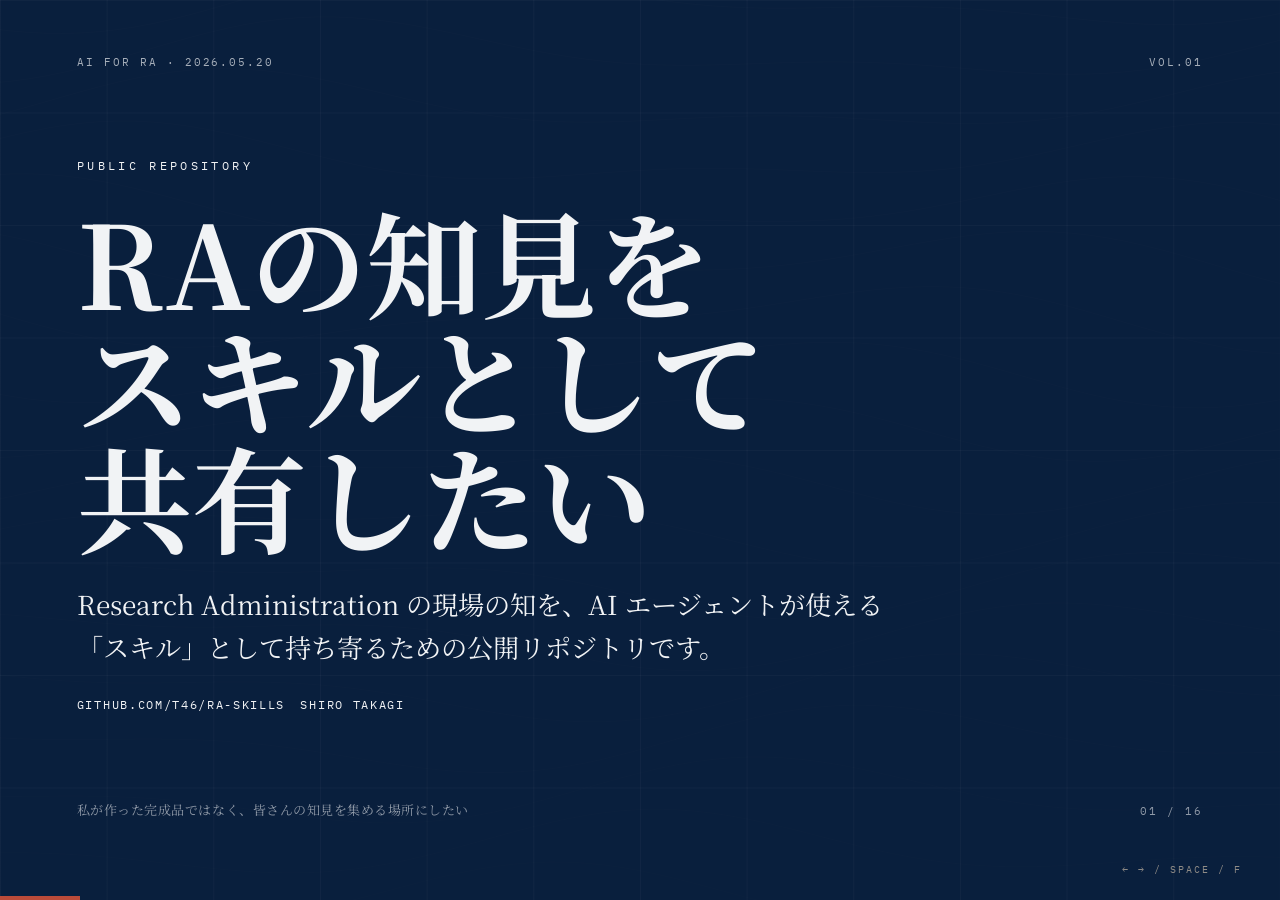
==== commit 2d2a7e1e: "Add higher ed AI skills reference" ====
--- a/slides/index.html
+++ b/slides/index.html
@@ -28,7 +28,7 @@
         </div>
         <div class="foot">
           <div class="issue">私が作った完成品ではなく、皆さんの知見を集める場所にしたい</div>
-          <div>01 / 15</div>
+          <div>01 / 16</div>
         </div>
         <aside class="notes">
           今日は「使えるスキルを作りました」という発表ではなく、RA/URAの現場の知をスキルとして共有する場所を作りたい、という提案です。私が置いたものはサンプルで、ぜひ皆さんの知見を持ち寄ってほしいです。
@@ -38,7 +38,7 @@
       <section class="slide light">
         <div class="chrome">
           <div>Act I · Why</div>
-          <div>02 / 15</div>
+          <div>02 / 16</div>
         </div>
         <div class="frame">
           <div class="kicker" data-anim style="--i:0">研究の周辺にある仕事</div>
@@ -70,7 +70,7 @@
       <section class="slide dark">
         <div class="chrome">
           <div>Act II · Definition</div>
-          <div>03 / 15</div>
+          <div>03 / 16</div>
         </div>
         <div class="frame split">
           <div>
@@ -89,7 +89,7 @@
       <section class="slide light">
         <div class="chrome">
           <div>Concept · Agent Skills</div>
-          <div>04 / 15</div>
+          <div>04 / 16</div>
         </div>
         <div class="frame skill-explainer">
           <div class="skill-explainer-copy">
@@ -127,10 +127,43 @@
         </div>
       </section>
 
+      <section class="slide dark">
+        <div class="chrome">
+          <div>Related Work · Higher Ed Skills</div>
+          <div>05 / 16</div>
+        </div>
+        <div class="frame related-slide">
+          <div>
+            <div class="kicker" data-anim style="--i:0">先行例として紹介したいもの</div>
+            <h2 class="h-xl title-fit" data-anim style="--i:1">より現場に近い<br>大学業務の<br>AIスキル集。</h2>
+            <p class="body" data-anim style="--i:2"><code>gmoriki/higher-ed-ai-skills</code> は、大学業務のAI活用を <code>skill.md</code> 形式で構造化した公開スキル集です。教務、国際、IR、広報、研究支援、学生支援まで横断していて、現場の実態をより広く反映した実用的な先行例です。</p>
+          </div>
+          <div class="related-board" data-anim style="--i:3">
+            <div class="repo-line">
+              <span>GitHub</span>
+              <strong>gmoriki / higher-ed-ai-skills</strong>
+            </div>
+            <div class="domain-grid">
+              <div>教務</div>
+              <div>国際</div>
+              <div>IR</div>
+              <div>広報</div>
+              <div>研究支援</div>
+              <div>学生支援</div>
+            </div>
+            <div class="relation-note">RA Skills は、この先行例に学びながら、Research Administration 領域の知見を追加で深める試みとして進めます。</div>
+          </div>
+        </div>
+        <div class="foot">
+          <div class="issue">より実用的な先行例に学びながら、研究支援の現場知を持ち寄りたい</div>
+          <div>Reference</div>
+        </div>
+      </section>
+
       <section class="slide light">
         <div class="chrome">
           <div>Repository · Current Skills</div>
-          <div>05 / 15</div>
+          <div>06 / 16</div>
         </div>
         <div class="frame">
           <div class="kicker" data-anim style="--i:0">まず置いたサンプル</div>
@@ -167,7 +200,7 @@
       <section class="slide dark">
         <div class="chrome">
           <div>Skills · What You Can Ask</div>
-          <div>06 / 15</div>
+          <div>07 / 16</div>
         </div>
         <div class="frame">
           <div class="kicker" data-anim style="--i:0">スキル化の例</div>
@@ -214,7 +247,7 @@
       <section class="slide light">
         <div class="chrome">
           <div>Skills · Output Image</div>
-          <div>07 / 15</div>
+          <div>08 / 16</div>
         </div>
         <div class="frame">
           <div class="kicker" data-anim style="--i:0">共有したい知見の形</div>
@@ -246,7 +279,7 @@
       <section class="slide hero light">
         <div class="chrome">
           <div>Example · Request</div>
-          <div>08 / 15</div>
+          <div>09 / 16</div>
         </div>
         <div class="frame split">
           <div class="prompt-card" data-anim style="--i:0">
@@ -267,7 +300,7 @@
       <section class="slide light">
         <div class="chrome">
           <div>Model Case · Pre-award</div>
-          <div>09 / 15</div>
+          <div>10 / 16</div>
         </div>
         <div class="frame">
           <div class="kicker" data-anim style="--i:0">実際に6つのスキルをつないでみる</div>
@@ -310,7 +343,7 @@
       <section class="slide dark">
         <div class="chrome">
           <div>Model Case · Skill Outputs</div>
-          <div>10 / 15</div>
+          <div>11 / 16</div>
         </div>
         <div class="frame split output-split">
           <div>
@@ -333,7 +366,7 @@
       <section class="slide light">
         <div class="chrome">
           <div>Model Case · Deadline Map</div>
-          <div>11 / 15</div>
+          <div>12 / 16</div>
         </div>
         <div class="frame">
           <div class="kicker" data-anim style="--i:0">締切を作業日に変換する</div>
@@ -375,7 +408,7 @@
       <section class="slide dark">
         <div class="chrome">
           <div>Reality Check · Audit</div>
-          <div>12 / 15</div>
+          <div>13 / 16</div>
         </div>
         <div class="frame">
           <div class="kicker" data-anim style="--i:0">MEXT / CRAMS の業務分類と照合</div>
@@ -417,7 +450,7 @@
       <section class="slide light">
         <div class="chrome">
           <div>New Layer · Operations</div>
-          <div>13 / 15</div>
+          <div>14 / 16</div>
         </div>
         <div class="frame">
           <div class="kicker" data-anim style="--i:0">今回の投稿例</div>
@@ -454,7 +487,7 @@
       <section class="slide hero dark">
         <div class="chrome">
           <div>Roadmap · Next Depth</div>
-          <div>14 / 15</div>
+          <div>15 / 16</div>
         </div>
         <div class="frame">
           <div class="kicker" data-anim style="--i:0">初版を現場の知で深くする</div>
@@ -486,7 +519,7 @@
       <section class="slide light">
         <div class="chrome">
           <div>Invitation · Feedback</div>
-          <div>15 / 15</div>
+          <div>16 / 16</div>
         </div>
         <div class="frame center">
           <div class="kicker" data-anim style="--i:0">お願い</div>
--- a/slides/slides.css
+++ b/slides/slides.css
@@ -47,7 +47,7 @@
   inset: 0;
   z-index: 10;
   display: flex;
-  width: 1500vw;
+  width: 1600vw;
   height: 100vh;
   transform: translateX(0);
   transition: transform .82s cubic-bezier(.77, 0, .175, 1);
@@ -420,6 +420,68 @@
   background: var(--ink);
   color: var(--paper);
   font-size: clamp(14px, 1.06vw, 18px);
+  line-height: 1.65;
+}
+
+.related-slide {
+  grid-template-columns: minmax(0, .92fr) minmax(0, 1.08fr);
+  align-items: center;
+  gap: 5vw;
+}
+
+.related-board {
+  display: grid;
+  gap: 2vh;
+  padding: 2.7vh 2.2vw;
+  border: 1px solid rgba(var(--paper-rgb), .35);
+  background:
+    linear-gradient(90deg, rgba(242, 179, 109, .14), transparent 65%),
+    rgba(var(--paper-rgb), .06);
+}
+
+.repo-line {
+  display: grid;
+  gap: 1vh;
+  padding-bottom: 2vh;
+  border-bottom: 1px solid rgba(var(--paper-rgb), .3);
+}
+
+.repo-line span {
+  font-family: var(--mono);
+  font-size: 11px;
+  letter-spacing: .18em;
+  text-transform: uppercase;
+  opacity: .62;
+}
+
+.repo-line strong {
+  font-family: var(--mono);
+  font-size: clamp(22px, 2.25vw, 34px);
+  line-height: 1.25;
+}
+
+.domain-grid {
+  display: grid;
+  grid-template-columns: repeat(3, minmax(0, 1fr));
+  gap: 1px;
+  border: 1px solid rgba(var(--paper-rgb), .28);
+}
+
+.domain-grid div {
+  min-height: 9vh;
+  display: grid;
+  place-items: center;
+  background: rgba(var(--paper-rgb), .08);
+  font-family: var(--serif);
+  font-size: clamp(20px, 1.8vw, 30px);
+  font-weight: 700;
+}
+
+.relation-note {
+  padding: 1.8vh 1.4vw;
+  background: var(--paper);
+  color: var(--ink);
+  font-size: clamp(14px, 1.08vw, 18px);
   line-height: 1.65;
 }
 
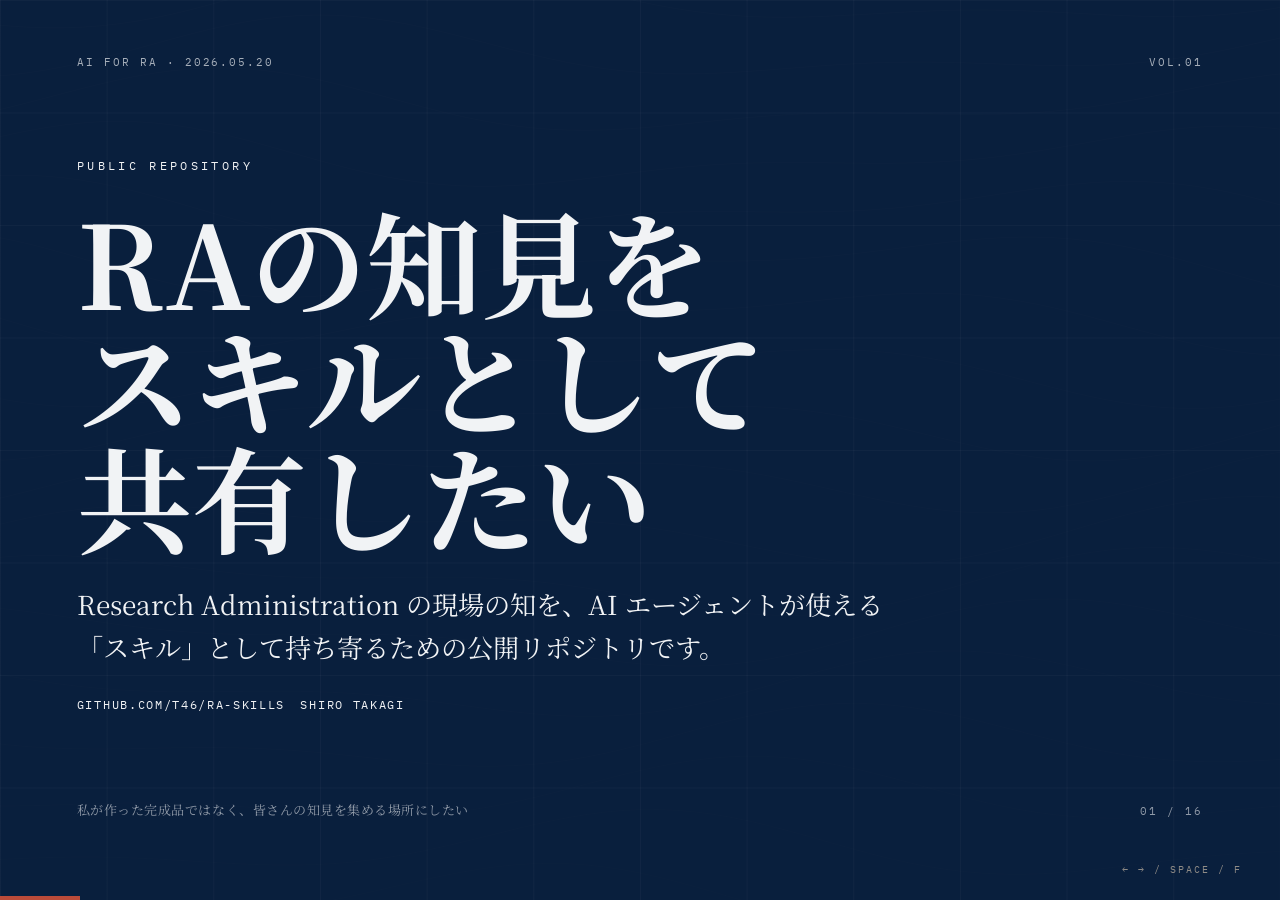
==== commit 62a241d8: "Add social sharing metadata" ====
--- a/slides/index.html
+++ b/slides/index.html
@@ -4,6 +4,20 @@
     <meta charset="utf-8">
     <meta name="viewport" content="width=device-width, initial-scale=1">
     <title>RA Skills | AI for RA 勉強会</title>
+    <meta name="description" content="Research Administration の現場知を、AIエージェントが使えるスキルとして共有するための10分発表スライドです。">
+    <link rel="canonical" href="https://t46.github.io/ra-skills/slides/">
+    <meta property="og:site_name" content="RA Skills">
+    <meta property="og:title" content="RA Skills | AI for RA 勉強会">
+    <meta property="og:description" content="Research Administration の現場知を、AIエージェントが使えるスキルとして共有するための10分発表スライドです。">
+    <meta property="og:type" content="website">
+    <meta property="og:url" content="https://t46.github.io/ra-skills/slides/">
+    <meta property="og:image" content="https://t46.github.io/ra-skills/slides/og-image.png">
+    <meta property="og:image:width" content="1200">
+    <meta property="og:image:height" content="630">
+    <meta name="twitter:card" content="summary_large_image">
+    <meta name="twitter:title" content="RA Skills | AI for RA 勉強会">
+    <meta name="twitter:description" content="Research Administration の現場知を、AIエージェントが使えるスキルとして共有するための10分発表スライドです。">
+    <meta name="twitter:image" content="https://t46.github.io/ra-skills/slides/og-image.png">
     <link rel="icon" href="data:image/svg+xml,%3Csvg xmlns='http://www.w3.org/2000/svg' viewBox='0 0 64 64'%3E%3Crect width='64' height='64' fill='%230a1f3d'/%3E%3Ctext x='32' y='39' text-anchor='middle' font-size='18' font-family='serif' fill='%23f1f3f5'%3ERA%3C/text%3E%3C/svg%3E">
     <link rel="preconnect" href="https://fonts.googleapis.com">
     <link rel="preconnect" href="https://fonts.gstatic.com" crossorigin>
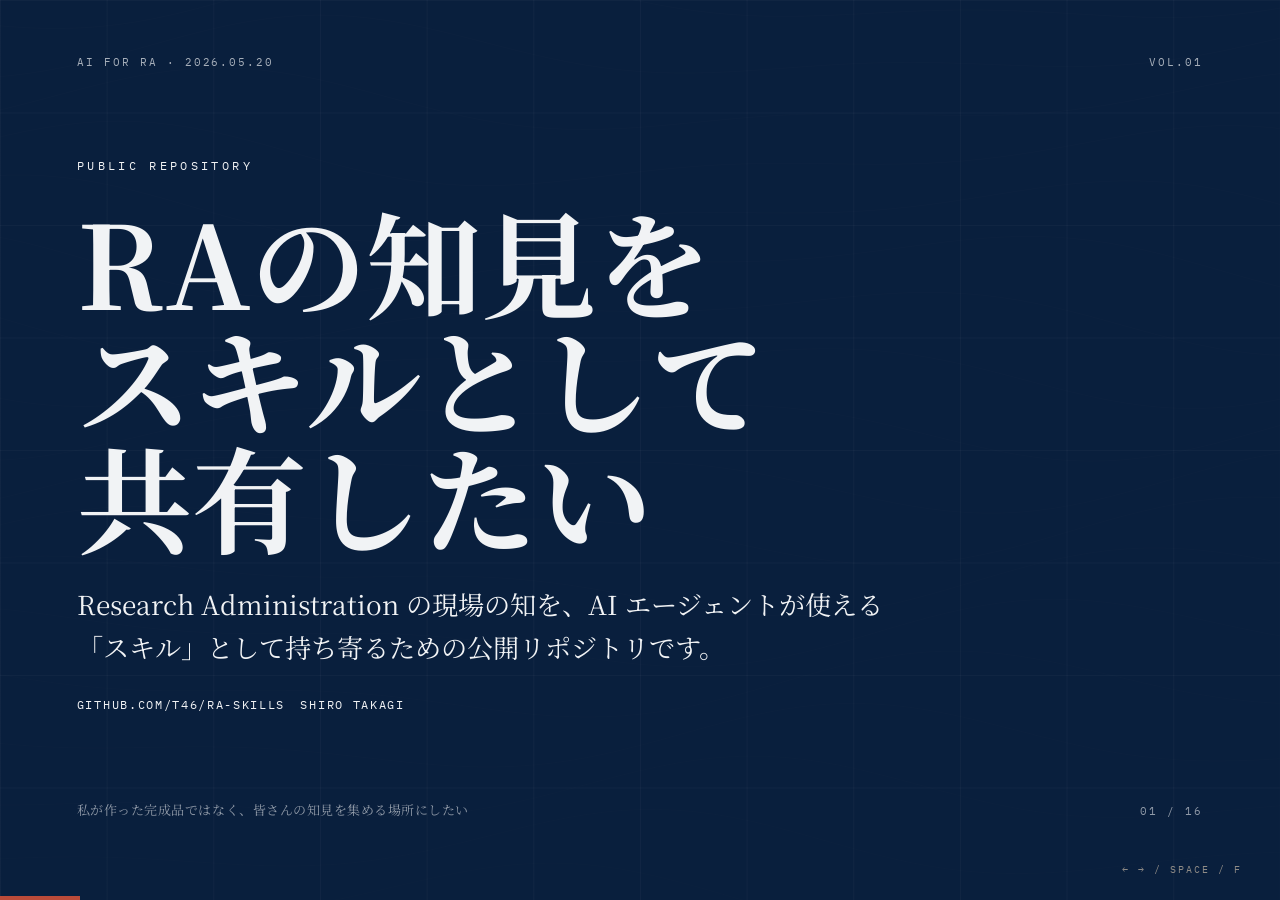
==== commit e9d86e6e: "Refresh social card image URLs" ====
--- a/slides/index.html
+++ b/slides/index.html
@@ -11,13 +11,18 @@
     <meta property="og:description" content="Research Administration の現場知を、AIエージェントが使えるスキルとして共有するための10分発表スライドです。">
     <meta property="og:type" content="website">
     <meta property="og:url" content="https://t46.github.io/ra-skills/slides/">
-    <meta property="og:image" content="https://t46.github.io/ra-skills/slides/og-image.png">
+    <meta property="og:image" content="https://t46.github.io/ra-skills/slides/og-image-v2.png">
+    <meta property="og:image:secure_url" content="https://t46.github.io/ra-skills/slides/og-image-v2.png">
+    <meta property="og:image:type" content="image/png">
     <meta property="og:image:width" content="1200">
     <meta property="og:image:height" content="630">
     <meta name="twitter:card" content="summary_large_image">
+    <meta name="twitter:domain" content="t46.github.io">
+    <meta name="twitter:url" content="https://t46.github.io/ra-skills/slides/">
     <meta name="twitter:title" content="RA Skills | AI for RA 勉強会">
     <meta name="twitter:description" content="Research Administration の現場知を、AIエージェントが使えるスキルとして共有するための10分発表スライドです。">
-    <meta name="twitter:image" content="https://t46.github.io/ra-skills/slides/og-image.png">
+    <meta name="twitter:image" content="https://t46.github.io/ra-skills/slides/og-image-v2.png">
+    <meta name="twitter:image:src" content="https://t46.github.io/ra-skills/slides/og-image-v2.png">
     <link rel="icon" href="data:image/svg+xml,%3Csvg xmlns='http://www.w3.org/2000/svg' viewBox='0 0 64 64'%3E%3Crect width='64' height='64' fill='%230a1f3d'/%3E%3Ctext x='32' y='39' text-anchor='middle' font-size='18' font-family='serif' fill='%23f1f3f5'%3ERA%3C/text%3E%3C/svg%3E">
     <link rel="preconnect" href="https://fonts.googleapis.com">
     <link rel="preconnect" href="https://fonts.gstatic.com" crossorigin>
